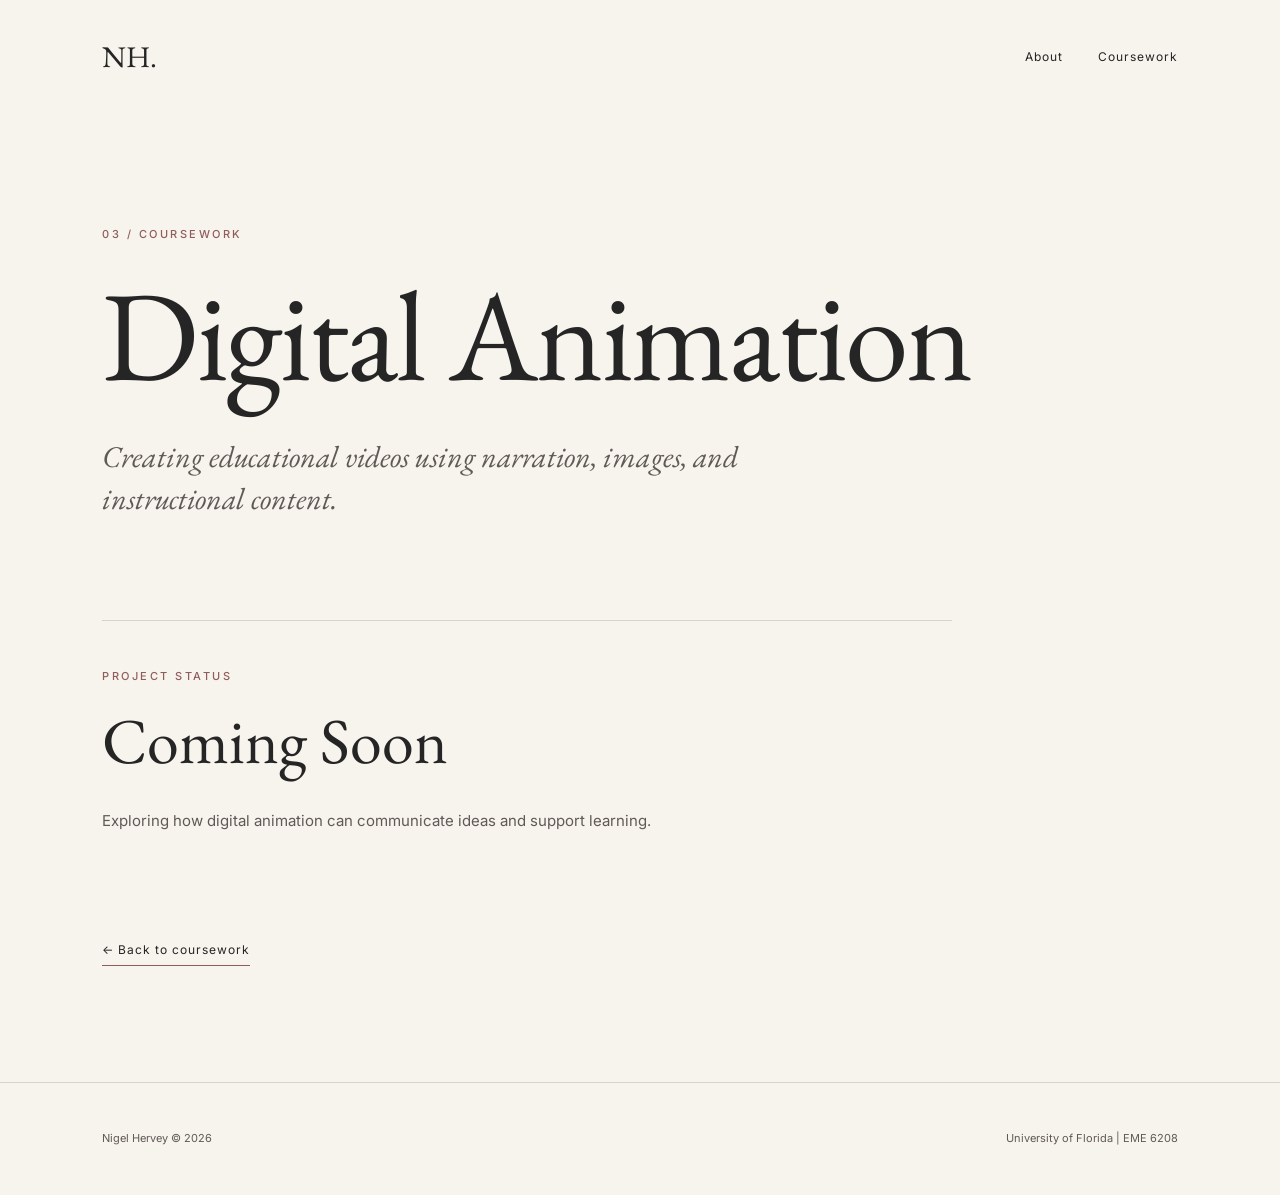
==== digital-animation.html @ 32cc10bd "Add files via upload" ====
<!DOCTYPE html>
<html lang="en">
<head>
    <meta charset="UTF-8">
    <meta name="viewport"
          content="width=device-width, initial-scale=1.0">
    <title>Digital Animation | Nigel Hervey</title>
    <link rel="stylesheet" href="style.css">
</head>

<body>

<header>
    <nav>
        <a href="index.html" class="logo">NH.</a>
        <div class="nav-links">
            <a href="index.html#about">About</a>
            <a href="index.html#coursework">Coursework</a>
        </div>
    </nav>
</header>

<main>
    <article class="project-detail">

        <p class="section-label">
            03 / COURSEWORK
        </p>

        <h1>Digital Animation</h1>

        <p class="project-intro">
            Creating educational videos using
            narration, images, and instructional content.
        </p>

        <section class="project-description">
            <p class="section-label">PROJECT STATUS</p>

            <h2>Coming Soon</h2>

            <p>
                Exploring how digital animation can communicate ideas and support learning.
            </p>
        </section>

        <a href="index.html#coursework"
           class="text-link">
            &larr; Back to coursework
        </a>

    </article>
</main>

<footer>
    <p>Nigel Hervey &copy; 2026</p>
    <p>University of Florida | EME 6208</p>
</footer>

</body>
</html>
---- style.css ----
@import url('https://fonts.googleapis.com/css2?family=EB+Garamond:ital,wght@0,400;0,500;0,600;1,400&family=Inter:wght@400;500;600&display=swap');

/* 1. COLOR PALETTE */

:root {
    --ivory: #F7F3ED;
    --ink: #252525;
    --burgundy: #905D5D;
    --stone: #D9D2C8;
}

/* 2. GENERAL STYLING */

* {
    box-sizing: border-box;
}

html {
    scroll-behavior: smooth;
}

body {
    margin: 0;
    background-color: var(--ivory);
    color: var(--ink);
    font-family: 'Inter', sans-serif;
    font-size: 15px;
    line-height: 1.8;
}

a {
    color: inherit;
    text-decoration: none;
}

h1, h2, h3 {
    font-family: 'EB Garamond', Georgia, serif;
    font-weight: 400;
    line-height: 1.1;
}

.period {
    color: var(--burgundy);
}

/* 3. NAVIGATION */

header {
    padding: 30px 8%;
}

nav {
    display: flex;
    justify-content: space-between;
    align-items: center;
}

.logo {
    font-family: 'EB Garamond', serif;
    font-size: 30px;
}

.nav-links {
    display: flex;
    gap: 35px;
    font-size: 12px;
    letter-spacing: 1px;
}

.nav-links a:hover {
    color: var(--burgundy);
}

/* 4. HERO SECTION */

.hero {
    min-height: 75vh;
    padding: 120px 8% 100px;
    display: flex;
    flex-direction: column;
    justify-content: center;
}

.eyebrow, .section-label {
    font-size: 11px;
    font-weight: 500;
    letter-spacing: 2.5px;
    color: var(--burgundy);
}

.hero h1 {
    font-size: clamp(75px, 12vw, 170px);
    letter-spacing: -4px;
    margin: 20px 0;
}

.hero-description {
    font-family: 'EB Garamond', serif;
    font-size: 29px;
    font-style: italic;
    max-width: 520px;
    line-height: 1.4;
    color: #605A56;
}

.text-link {
    margin-top: 35px;
    font-size: 12px;
    letter-spacing: 1px;
    border-bottom: 1px solid var(--burgundy);
    padding-bottom: 8px;
    width: fit-content;
    transition: color 0.3s ease;
}

.text-link:hover {
    color: var(--burgundy);
}


/* 5. ABOUT SECTION */

.about {
    padding: 110px 8%;
    border-top: 1px solid var(--stone);

    display: grid;
    grid-template-columns: 1fr 2fr;
    column-gap: 70px;
}

.about .section-label {
    grid-column: 1;
    margin-top: 15px;
}

.about-content {
    grid-column: 2;
    max-width: 650px;
}

.about h2 {
    font-size: clamp(45px, 5vw, 75px);
    margin: 0 0 30px;
}

.about-content p {
    color: #605A56;
    margin: 0 0 22px;
    line-height: 1.9;
}

.about-content p:last-child {
    margin-bottom: 0;
}
/* 6. PROJECT SECTION */

.projects {
    padding: 110px 8%;
    border-top: 1px solid var(--stone);
}

.projects h2 {
    font-size: clamp(60px, 7vw, 100px);
    margin: 20px 0 70px;
}

.project {
    display: grid;
    grid-template-columns: 80px 1fr;
    gap: 25px;
    padding: 40px 0;
    border-top: 1px solid var(--stone);
    transition: padding-left 0.3s ease;
}

.project:hover {
    padding-left: 15px;
}

.project-number {
    color: var(--burgundy);
    font-size: 12px;
}

.project h3 {
    font-size: clamp(35px, 4vw, 55px);
    margin: 0 0 10px;
}

.project p {
    color: #605A56;
    margin: 0 0 20px;
}

.project a {
    font-size: 12px;
    border-bottom: 1px solid var(--burgundy);
    padding-bottom: 5px;
}

.project a:hover {
    color: var(--burgundy);
}

/* 7. FOOTER */

footer {
    border-top: 1px solid var(--stone);
    padding: 35px 8%;
    display: flex;
    justify-content: space-between;
    font-size: 11px;
    color: #605A56;
}

/* 8. MOBILE LAYOUT */

@media (max-width: 700px) {

    header {
        padding: 25px 6%;
    }

    .hero {
        padding: 100px 6%;
        min-height: 65vh;
    }

    .hero h1 {
        font-size: clamp(55px, 12vw, 90px);
        letter-spacing: -2px;
    }

    .hero-description {
        font-size: 24px;
    }

    .about {
        display: block;
        padding: 75px 6%;
    }

    .projects {
        padding: 75px 6%;
    }

    .project {
        grid-template-columns: 35px 1fr;
        gap: 15px;
    }

    footer {
        padding: 30px 6%;
        flex-direction: column;
    }
}

/* INDIVIDUAL PROJECT PAGE */

.project-detail {
    padding: 100px 8% 120px;
}

.project-detail h1 {
    font-size: clamp(65px, 10vw, 130px);
    letter-spacing: -2px;
    margin: 20px 0;
}

.project-intro {
    font-family: 'EB Garamond', Georgia, serif;
    font-size: 30px;
    font-style: italic;
    color: #605A56;
    max-width: 650px;
    line-height: 1.4;
}

.project-description,
.project-demo {
    max-width: 850px;
    margin: 100px 0;
    padding-top: 35px;
    border-top: 1px solid var(--stone);
}

.project-description h2,
.project-demo h2 {
    font-size: clamp(40px, 5vw, 65px);
    margin: 20px 0 30px;
}

.project-description p:not(.section-label),
.project-demo p:not(.section-label) {
    color: #605A56;
    line-height: 1.9;
    max-width: 700px;
}

.project-demo video {
    display: block;
    width: 100%;
    height: auto;
    margin: 35px 0 12px;
    border: 1px solid #905D5D;
    border-radius: 0;
}

.video-caption {
    font-size: 11px;
    letter-spacing: 0.5px;
    margin-bottom: 30px;
}

@media (max-width: 700px) {
    .project-detail {
        padding: 75px 6%;
    }

    .project-detail h1 {
        font-size: clamp(48px, 12vw, 75px);
    }

    .project-description,
    .project-demo {
        margin: 65px 0;
    }
}
.project-title-link {
    color: inherit;
    text-decoration: none;
}

.project-title-link:hover {
    color: #905D5D;
}

/* PROJECT IMAGE GALLERY */

.project-gallery {
    margin-top: 35px;
    max-width: 850px;
}

.gallery-image-frame {
    width: 100%;
    aspect-ratio: 16 / 9;
    border: 1px solid #905D5D;
    background: #F7F3ED;
    overflow: hidden;
}

.gallery-image-frame img {
    display: block;
    width: 100%;
    height: 100%;
    object-fit: contain;
}

.gallery-bottom {
    display: flex;
    justify-content: space-between;
    align-items: center;
    gap: 20px;
    margin-top: 18px;
}

.gallery-info {
    min-width: 0;
}

#gallery-counter {
    font-family: "Courier New", monospace;
    font-size: 18px;
    letter-spacing: 1px;
    color: #252525;
}

#gallery-caption {
    font-size: 12px;
    color: #77716C;
    margin-top: 8px;
}

.gallery-buttons {
    display: flex;
    gap: 10px;
}

.gallery-buttons button {
    width: 42px;
    height: 42px;
    border: 1px solid #905D5D;
    border-radius: 0;
    background: transparent;
    color: #905D5D;
    font-size: 20px;
    cursor: pointer;
    transition: background 0.2s, color 0.2s;
}

.gallery-buttons button:hover {
    background: #905D5D;
    color: #F7F3ED;
}

@media (max-width: 700px) {
    .gallery-bottom {
        align-items: flex-start;
    }

    .gallery-buttons button {
        width: 38px;
        height: 38px;
    }
}

/* EME 6208 COURSEWORK */

.coursework {
    padding: 100px 8% 120px;
    border-top: 1px solid #D9D2C8;
}

.coursework h2 {
    font-family: 'EB Garamond', Georgia, serif;
    font-size: clamp(48px, 7vw, 90px);
    font-weight: 400;
    margin: 20px 0;
}

.coursework-intro {
    color: #605A56;
    line-height: 1.8;
    margin-bottom: 60px;
}

.coursework-item {
    display: grid;
    grid-template-columns: 55px 1fr;
    gap: 25px;
    padding: 30px 0;
    border-top: 1px solid #D9D2C8;
}

.coursework-item h3 {
    font-family: 'EB Garamond', Georgia, serif;
    font-size: clamp(28px, 4vw, 42px);
    font-weight: 400;
    margin: 0 0 10px;
}

.coursework-item p {
    color: #605A56;
    line-height: 1.7;
    max-width: 650px;
    margin-bottom: 12px;
}

.coursework-item a,
.coursework-status {
    color: #905D5D;
    font-size: 13px;
}

.coursework-item a {
    text-decoration: none;
}

.coursework-item a:hover {
    text-decoration: underline;
}

.coursework-status {
    opacity: 0.7;
}

@media (max-width: 700px) {
    .coursework {
        padding: 70px 6%;
    }

    .coursework-item {
        grid-template-columns: 35px 1fr;
        gap: 15px;
    }
}

/* IMAGE EDITING GALLERY */

.image-editing-gallery {
    display: grid;
    grid-template-columns: repeat(2, minmax(0, 1fr));
    gap: 45px 25px;
    margin-top: 40px;
}

.image-editing-gallery figure {
    margin: 0;
}

.image-editing-gallery img {
    display: block;
    width: 100%;
    height: auto;
    border: 1px solid #905D5D;
}

.image-editing-gallery figcaption {
    font-family: "Inter", sans-serif;
    font-size: 12px;
    color: #605A56;
    margin-top: 12px;
}

@media (max-width: 700px) {
    .image-editing-gallery {
        grid-template-columns: 1fr;
    }
}
.coursework-links {
    display: flex;
    flex-direction: column;
    align-items: flex-start;
    gap: 12px;
}
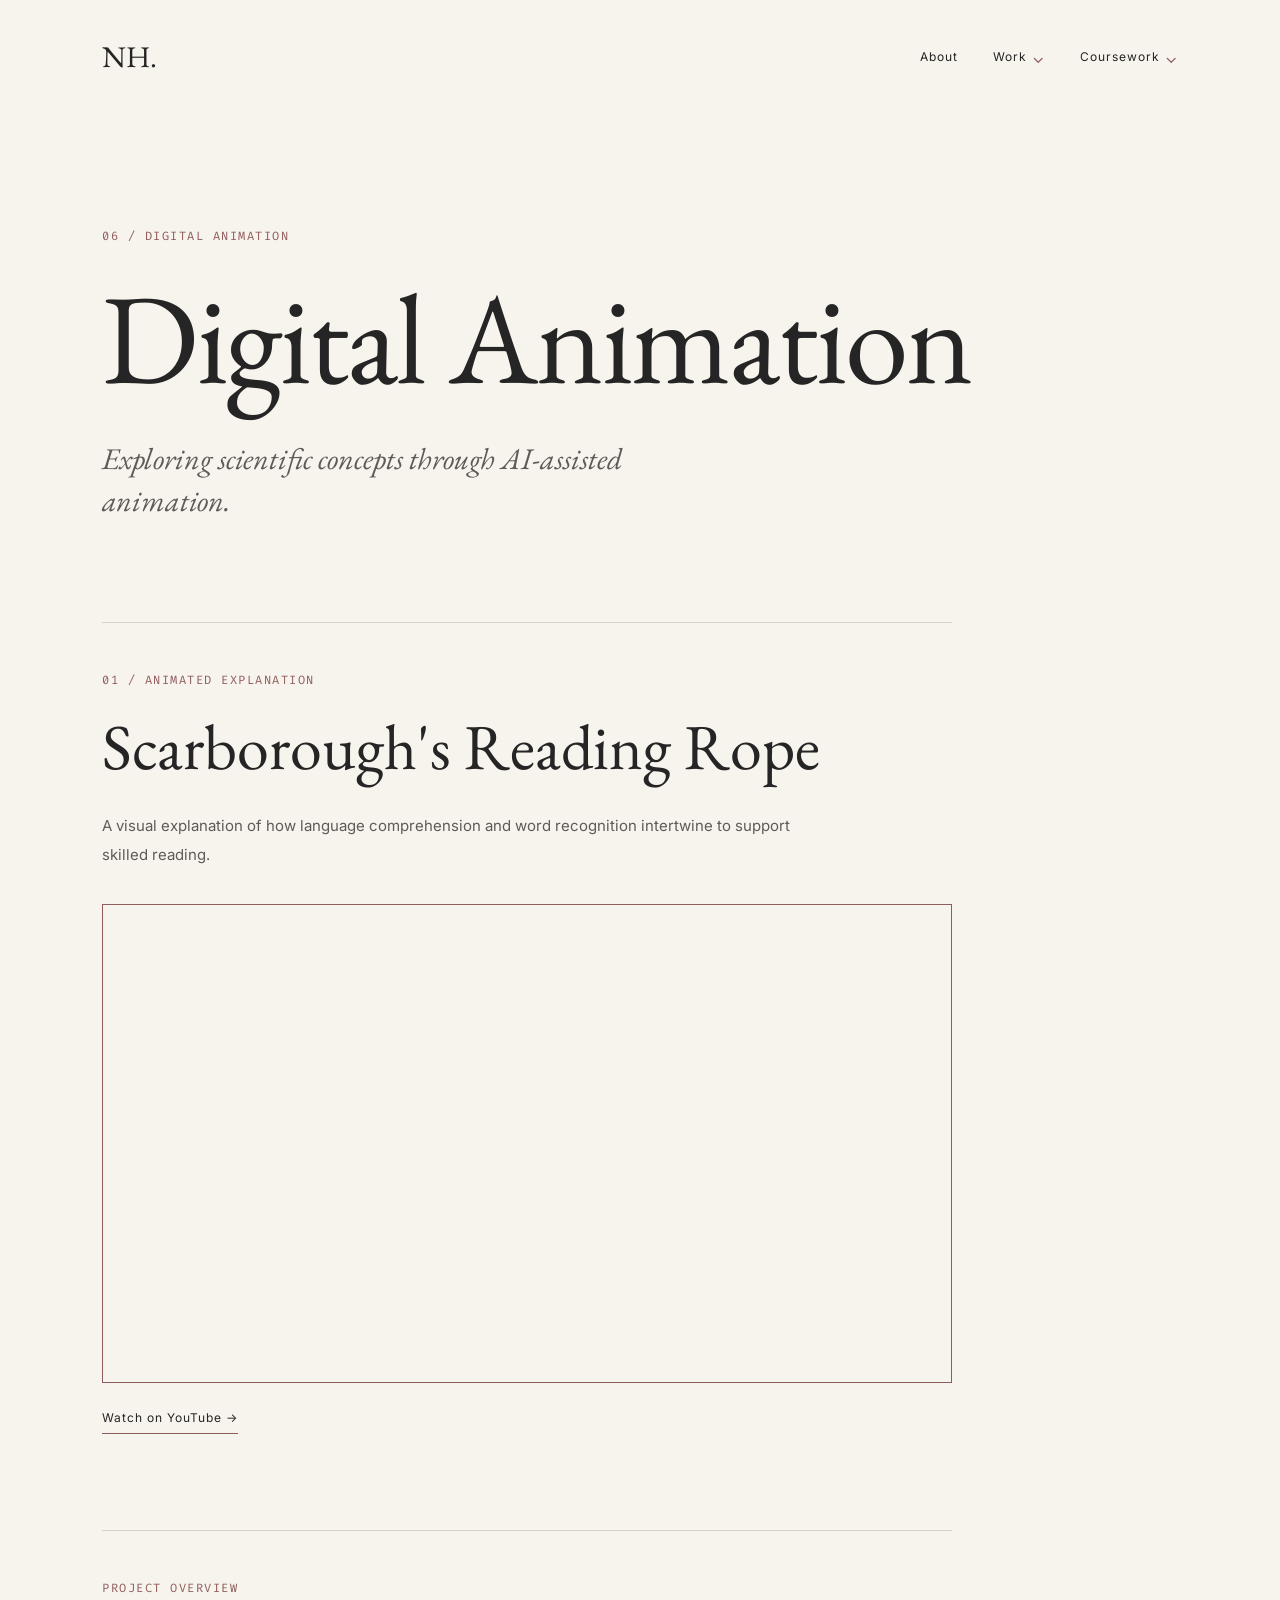
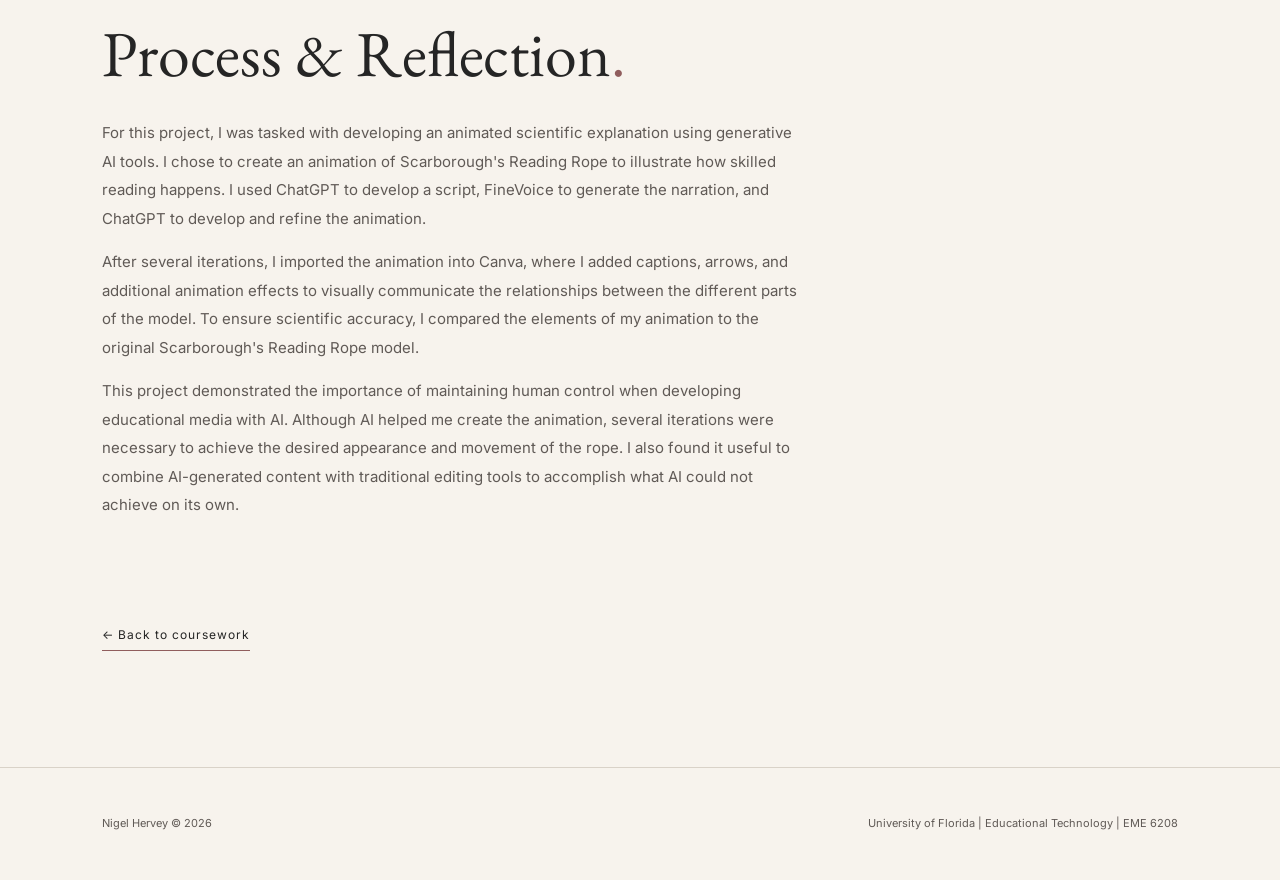
==== commit a83e0186: "Revise Digital Animation project content Updated project details and descriptions for Digital Animat" ====
--- a/digital-animation.html
+++ b/digital-animation.html
@@ -1,12 +1,16 @@
 
 <!DOCTYPE html>
 <html lang="en">
+
 <head>
     <meta charset="UTF-8">
     <meta name="viewport"
           content="width=device-width, initial-scale=1.0">
+
     <title>Digital Animation | Nigel Hervey</title>
+
     <link rel="stylesheet" href="style.css">
+    <link rel="icon" type="image/svg+xml" href="favicon.svg">
 </head>
 
 <body>
@@ -14,35 +18,103 @@
 <header>
     <nav>
         <a href="index.html" class="logo">NH.</a>
+
         <div class="nav-links">
             <a href="index.html#about">About</a>
-            <a href="index.html#coursework">Coursework</a>
+
+            <div class="nav-dropdown">
+                <a href="index.html#projects" class="dropdown-trigger">
+                    Work <span class="dropdown-arrow">⌄</span>
+                </a>
+
+                <div class="dropdown-menu">
+                    <a href="word-detective.html">Word Detective</a>
+                    <a href="alphabet-puzzle.html">Alphabet Puzzle</a>
+                    <a href="reading-model.html">Reading Assessment Model</a>
+                </div>
+            </div>
+
+            <div class="nav-dropdown">
+                <a href="index.html#coursework" class="dropdown-trigger">
+                    Coursework <span class="dropdown-arrow">⌄</span>
+                </a>
+
+                <div class="dropdown-menu">
+                    <a href="image-editing.html">Image Editing</a>
+                    <a href="reading-science-trivia.html">Reading Science Trivia</a>
+                    <a href="word-detective.html">Word Detective</a>
+                    <a href="video-production.html">Video Production</a>
+                    <a href="digital-animation.html">Digital Animation</a>
+                    <a href="https://youtu.be/kB7Xi-rRibU" target="_blank" rel="noopener noreferrer">Screencast — Traditional</a>
+                    <a href="https://youtu.be/3bvN23gJemI" target="_blank" rel="noopener noreferrer">Screencast — AI</a>
+                </div>
+            </div>
         </div>
     </nav>
 </header>
 
 <main>
+
     <article class="project-detail">
 
-        <p class="section-label">
-            03 / COURSEWORK
-        </p>
+        <p class="section-label">06 / DIGITAL ANIMATION</p>
 
         <h1>Digital Animation</h1>
 
         <p class="project-intro">
-            Creating educational videos using
-            narration, images, and instructional content.
+            Exploring scientific concepts through
+            AI-assisted animation.
         </p>
 
-        <section class="project-description">
-            <p class="section-label">PROJECT STATUS</p>
+        <section class="project-demo">
 
-            <h2>Coming Soon</h2>
+            <p class="section-label">01 / ANIMATED EXPLANATION</p>
+
+            <h2>Scarborough's Reading Rope</h2>
 
             <p>
-                Exploring how digital animation can communicate ideas and support learning.
+                A visual explanation of how language
+                comprehension and word recognition
+                intertwine to support skilled reading.
             </p>
+
+            <div class="video-embed">
+                <iframe
+                    src="https://www.youtube.com/embed/Nljyym3Keoo"
+                    title="Scarborough's Reading Rope — Animated Explanation"
+                    loading="lazy"
+                    allow="accelerometer; autoplay; clipboard-write; encrypted-media; gyroscope; picture-in-picture; web-share"
+                    allowfullscreen>
+                </iframe>
+            </div>
+
+            <a href="https://youtu.be/Nljyym3Keoo"
+               target="_blank"
+               rel="noopener noreferrer"
+               class="text-link">
+                Watch on YouTube &rarr;
+            </a>
+
+        </section>
+
+        <section class="project-description">
+
+            <p class="section-label">PROJECT OVERVIEW</p>
+
+            <h2>Process &amp; Reflection<span class="period">.</span></h2>
+
+            <p>
+                For this project, I was tasked with developing an animated scientific explanation using generative AI tools. I chose to create an animation of Scarborough's Reading Rope to illustrate how skilled reading happens. I used ChatGPT to develop a script, FineVoice to generate the narration, and ChatGPT to develop and refine the animation.
+            </p>
+
+            <p>
+                After several iterations, I imported the animation into Canva, where I added captions, arrows, and additional animation effects to visually communicate the relationships between the different parts of the model. To ensure scientific accuracy, I compared the elements of my animation to the original Scarborough's Reading Rope model.
+            </p>
+
+            <p>
+                This project demonstrated the importance of maintaining human control when developing educational media with AI. Although AI helped me create the animation, several iterations were necessary to achieve the desired appearance and movement of the rope. I also found it useful to combine AI-generated content with traditional editing tools to accomplish what AI could not achieve on its own.
+            </p>
+
         </section>
 
         <a href="index.html#coursework"
@@ -51,12 +123,30 @@
         </a>
 
     </article>
+
 </main>
 
 <footer>
     <p>Nigel Hervey &copy; 2026</p>
-    <p>University of Florida | EME 6208</p>
+    <p>
+        <a href="https://education.ufl.edu/educational-technology/"
+           target="_blank" rel="noopener noreferrer">
+            University of Florida | Educational Technology
+        </a>
+        | EME 6208
+    </p>
 </footer>
+
+<script>
+    const header = document.querySelector("header");
+
+    function updateHeader() {
+        header.classList.toggle("scrolled", window.scrollY > 10);
+    }
+
+    window.addEventListener("scroll", updateHeader, { passive: true });
+    updateHeader();
+</script>
 
 </body>
 </html>
--- a/style.css
+++ b/style.css
@@ -1,4 +1,4 @@
-
+@import url('https://fonts.googleapis.com/css2?family=Fira+Code:wght@400;500&display=swap');
 @import url('https://fonts.googleapis.com/css2?family=EB+Garamond:ital,wght@0,400;0,500;0,600;1,400&family=Inter:wght@400;500;600&display=swap');
 
 /* 1. COLOR PALETTE */
@@ -47,9 +47,28 @@
 /* 3. NAVIGATION */
 
 header {
+    position: sticky;
+    top: 0;
+    z-index: 1000;
     padding: 30px 8%;
-}
-
+
+    background: #F7F3ED;
+    border-radius: 0;
+
+    transition:
+        background 0.3s ease,
+        border-radius 0.3s ease,
+        box-shadow 0.3s ease;
+}
+
+/* Applied once the user scrolls */
+header.scrolled {
+    background: rgba(247, 243, 237, 0.88);
+    -webkit-backdrop-filter: blur(12px);
+    backdrop-filter: blur(12px);
+border-radius: 0 0 18px 18px;
+box-shadow: 0 6px 24px rgba(37, 37, 37, 0.06);
+}
 nav {
     display: flex;
     justify-content: space-between;
@@ -63,6 +82,7 @@
 
 .nav-links {
     display: flex;
+    align-items: center;
     gap: 35px;
     font-size: 12px;
     letter-spacing: 1px;
@@ -83,9 +103,10 @@
 }
 
 .eyebrow, .section-label {
-    font-size: 11px;
-    font-weight: 500;
-    letter-spacing: 2.5px;
+    font-family: 'Fira Code', monospace;
+    font-size: 12px;
+    font-weight: 400;
+    letter-spacing: 1.5px;
     color: var(--burgundy);
 }
 
@@ -180,8 +201,11 @@
 }
 
 .project-number {
-    color: var(--burgundy);
-    font-size: 12px;
+    font-family: 'Fira Code', monospace;
+    color: var(--burgundy);
+    font-size: 15px;
+    font-weight: 400;
+    letter-spacing: 0.5px;
 }
 
 .project h3 {
@@ -525,4 +549,68 @@
     flex-direction: column;
     align-items: flex-start;
     gap: 12px;
-}+}
+/* PROJECT NAVIGATION DROPDOWN */
+
+.nav-dropdown {
+    position: relative;
+    display: flex;
+    align-items: center;
+}
+
+.dropdown-trigger {
+    display: inline-flex;
+    align-items: center;
+    gap: 5px;
+}
+
+.dropdown-arrow {
+    color: var(--burgundy);
+    font-size: 16px;
+}
+
+.dropdown-menu {
+    display: none;
+    position: absolute;
+    top: 100%;
+    right: 0;
+    min-width: 220px;
+    background: var(--ivory);
+    border: 1px solid var(--stone);
+    padding: 14px 0;
+    z-index: 100;
+}
+
+.dropdown-menu a {
+    display: block;
+    padding: 9px 18px;
+    font-size: 12px;
+    letter-spacing: 0.3px;
+    white-space: nowrap;
+}
+
+.dropdown-menu a:hover {
+    color: var(--burgundy);
+}
+
+.nav-dropdown:hover .dropdown-menu,
+.nav-dropdown:focus-within .dropdown-menu {
+    display: block;
+}
+
+/* EMBEDDED YOUTUBE VIDEOS */
+
+.video-embed {
+    width: 100%;
+    aspect-ratio: 16 / 9;
+    margin: 35px 0 20px;
+    border: 1px solid var(--burgundy);
+    overflow: hidden;
+}
+
+.video-embed iframe {
+    display: block;
+    width: 100%;
+    height: 100%;
+    border: 0;
+}
